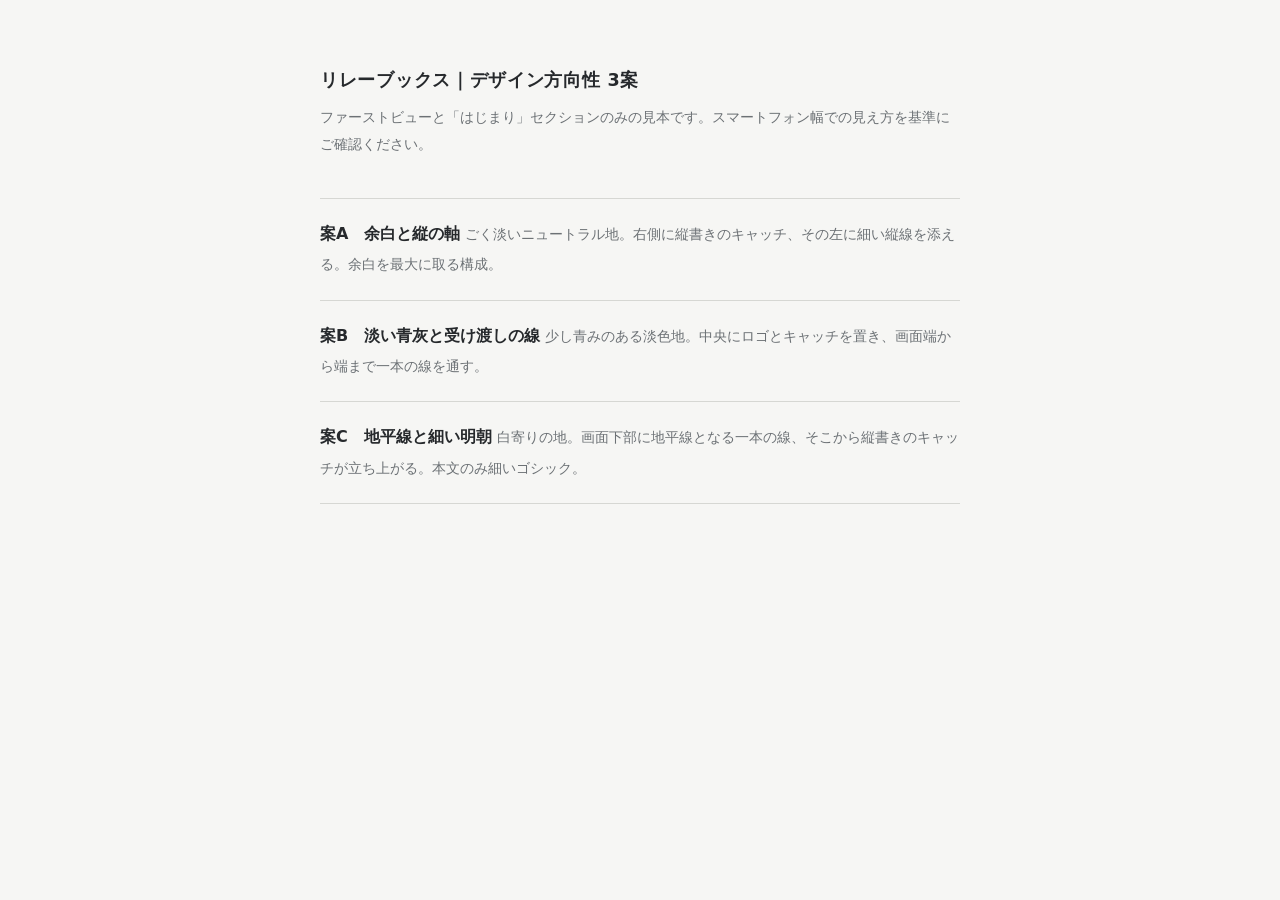
==== design-directions/index.html @ ddb92621 "リレーブックスLPのデザイン方向性3案を追加 仕様書の指示に従い、全ページ実装の前にファーストビューと 「はじまり」セクションの見本を3案用意した。施主が方向性を 選んだうえで全体を実装するための素材" ====
<!doctype html>
<html lang="ja">
<head>
<meta charset="utf-8">
<meta name="viewport" content="width=device-width, initial-scale=1">
<title>リレーブックス｜デザイン方向性 3案</title>
<meta name="robots" content="noindex">
<style>
:root{--ink:#26292C; --muted:#6C7175; --line:#D6D7D3; --brand:#7A5A38}
*,*::before,*::after{box-sizing:border-box}
body{
  margin:0; padding:clamp(1.5rem,6vw,4rem);
  background:#F6F6F4; color:var(--ink);
  font-family:system-ui, sans-serif; line-height:1.9;
}
main{max-width:640px; margin:0 auto}
h1{font-size:1.1rem; font-weight:600; letter-spacing:.04em; margin:0 0 .4em}
.note{margin:0 0 2.5rem; font-size:.88rem; color:var(--muted)}
ul{list-style:none; margin:0; padding:0; border-top:1px solid var(--line)}
li{border-bottom:1px solid var(--line)}
a{
  display:block; padding:1.25rem 0;
  color:var(--ink); text-decoration:none;
}
a:hover .name, a:focus-visible .name{color:var(--brand)}
a:focus-visible{outline:2px solid var(--brand); outline-offset:2px}
.name{font-weight:600; font-size:1rem}
.desc{font-size:.85rem; color:var(--muted)}
</style>
</head>
<body>
<main>
  <h1>リレーブックス｜デザイン方向性 3案</h1>
  <p class="note">ファーストビューと「はじまり」セクションのみの見本です。スマートフォン幅での見え方を基準にご確認ください。</p>
  <ul>
    <li><a href="a.html">
      <span class="name">案A　余白と縦の軸</span>
      <span class="desc">ごく淡いニュートラル地。右側に縦書きのキャッチ、その左に細い縦線を添える。余白を最大に取る構成。</span>
    </a></li>
    <li><a href="b.html">
      <span class="name">案B　淡い青灰と受け渡しの線</span>
      <span class="desc">少し青みのある淡色地。中央にロゴとキャッチを置き、画面端から端まで一本の線を通す。</span>
    </a></li>
    <li><a href="c.html">
      <span class="name">案C　地平線と細い明朝</span>
      <span class="desc">白寄りの地。画面下部に地平線となる一本の線、そこから縦書きのキャッチが立ち上がる。本文のみ細いゴシック。</span>
    </a></li>
  </ul>
</main>
</body>
</html>
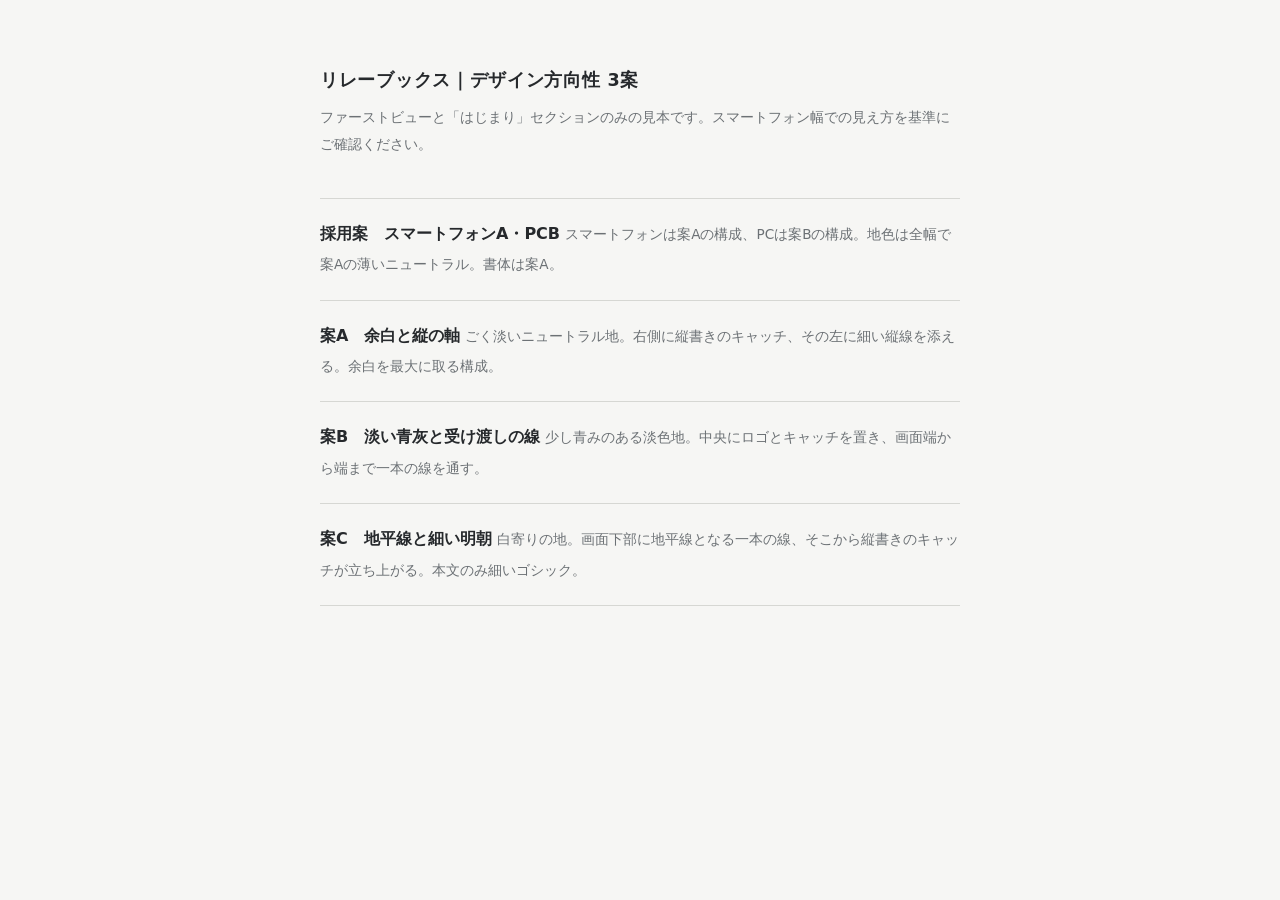
==== commit cff45a59: "採用案を追加 スマートフォンは案A、PCは案Bの構成 地色は全幅で案Aの #F6F6F4 に統一した。書体もブレークポイントで 切り替えると同一ページが別物に見えるため案Aで通している。  HTMLの" ====
--- a/design-directions/index.html
+++ b/design-directions/index.html
@@ -6,7 +6,7 @@
 <title>リレーブックス｜デザイン方向性 3案</title>
 <meta name="robots" content="noindex">
 <style>
-:root{--ink:#26292C; --muted:#6C7175; --line:#D6D7D3; --brand:#7A5A38}
+:root{--ink:#26292C; --muted:#6C7175; --line:#D6D7D3; --brand:#7F6447}
 *,*::before,*::after{box-sizing:border-box}
 body{
   margin:0; padding:clamp(1.5rem,6vw,4rem);
@@ -33,6 +33,10 @@
   <h1>リレーブックス｜デザイン方向性 3案</h1>
   <p class="note">ファーストビューと「はじまり」セクションのみの見本です。スマートフォン幅での見え方を基準にご確認ください。</p>
   <ul>
+    <li><a href="selected.html">
+      <span class="name">採用案　スマートフォンA・PCB</span>
+      <span class="desc">スマートフォンは案Aの構成、PCは案Bの構成。地色は全幅で案Aの薄いニュートラル。書体は案A。</span>
+    </a></li>
     <li><a href="a.html">
       <span class="name">案A　余白と縦の軸</span>
       <span class="desc">ごく淡いニュートラル地。右側に縦書きのキャッチ、その左に細い縦線を添える。余白を最大に取る構成。</span>
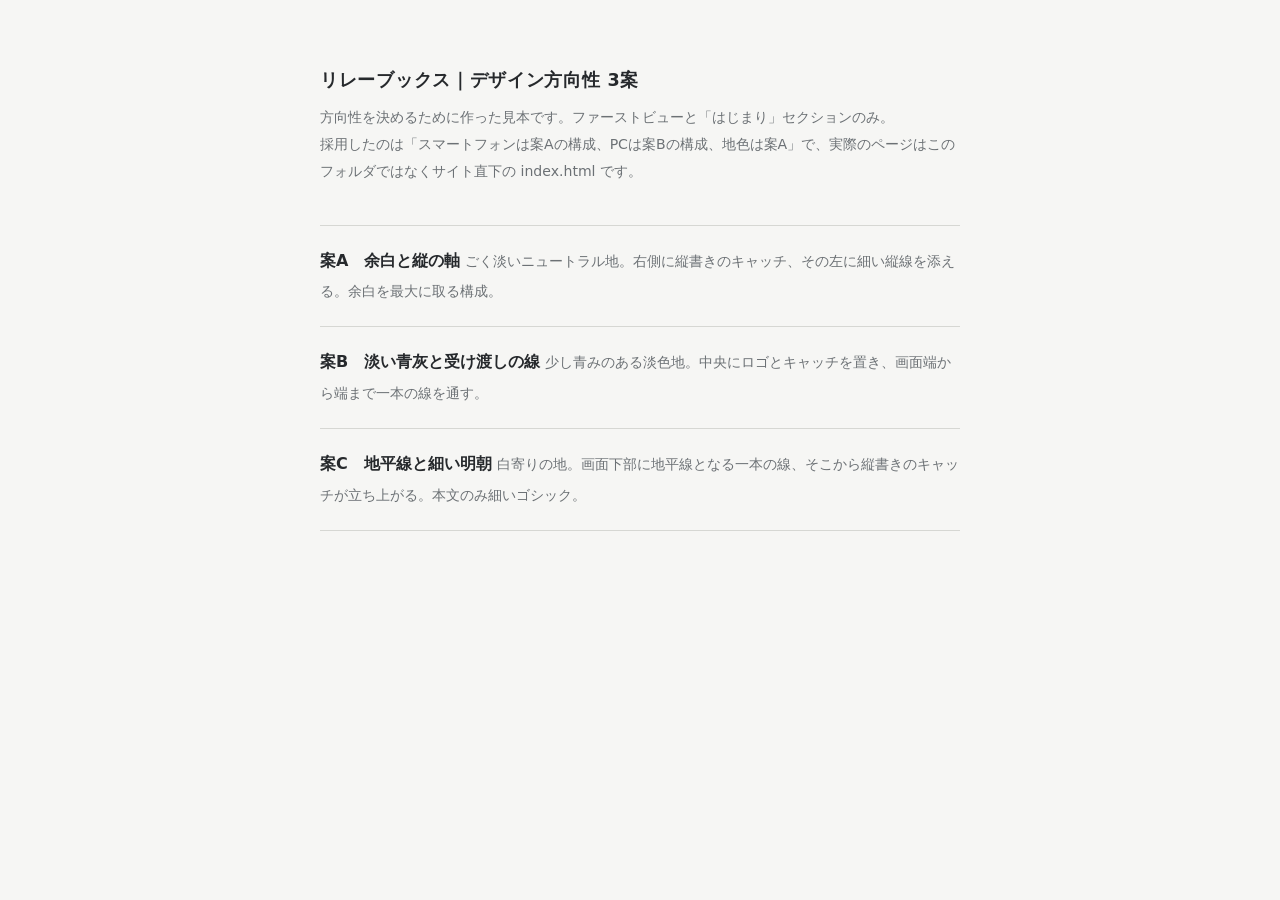
==== commit 843e8571: "残り6セクションを実装し、1ページのLPとして完成させた セクションは仕様書の①から⑧をそのまま並べ、各セクションが独立した 部品になるようにした。並べ替えや差し替えは、HTMLのsectionを移動" ====
--- a/design-directions/index.html
+++ b/design-directions/index.html
@@ -31,12 +31,9 @@
 <body>
 <main>
   <h1>リレーブックス｜デザイン方向性 3案</h1>
-  <p class="note">ファーストビューと「はじまり」セクションのみの見本です。スマートフォン幅での見え方を基準にご確認ください。</p>
+  <p class="note">方向性を決めるために作った見本です。ファーストビューと「はじまり」セクションのみ。<br>
+    採用したのは「スマートフォンは案Aの構成、PCは案Bの構成、地色は案A」で、実際のページはこのフォルダではなくサイト直下の index.html です。</p>
   <ul>
-    <li><a href="selected.html">
-      <span class="name">採用案　スマートフォンA・PCB</span>
-      <span class="desc">スマートフォンは案Aの構成、PCは案Bの構成。地色は全幅で案Aの薄いニュートラル。書体は案A。</span>
-    </a></li>
     <li><a href="a.html">
       <span class="name">案A　余白と縦の軸</span>
       <span class="desc">ごく淡いニュートラル地。右側に縦書きのキャッチ、その左に細い縦線を添える。余白を最大に取る構成。</span>
